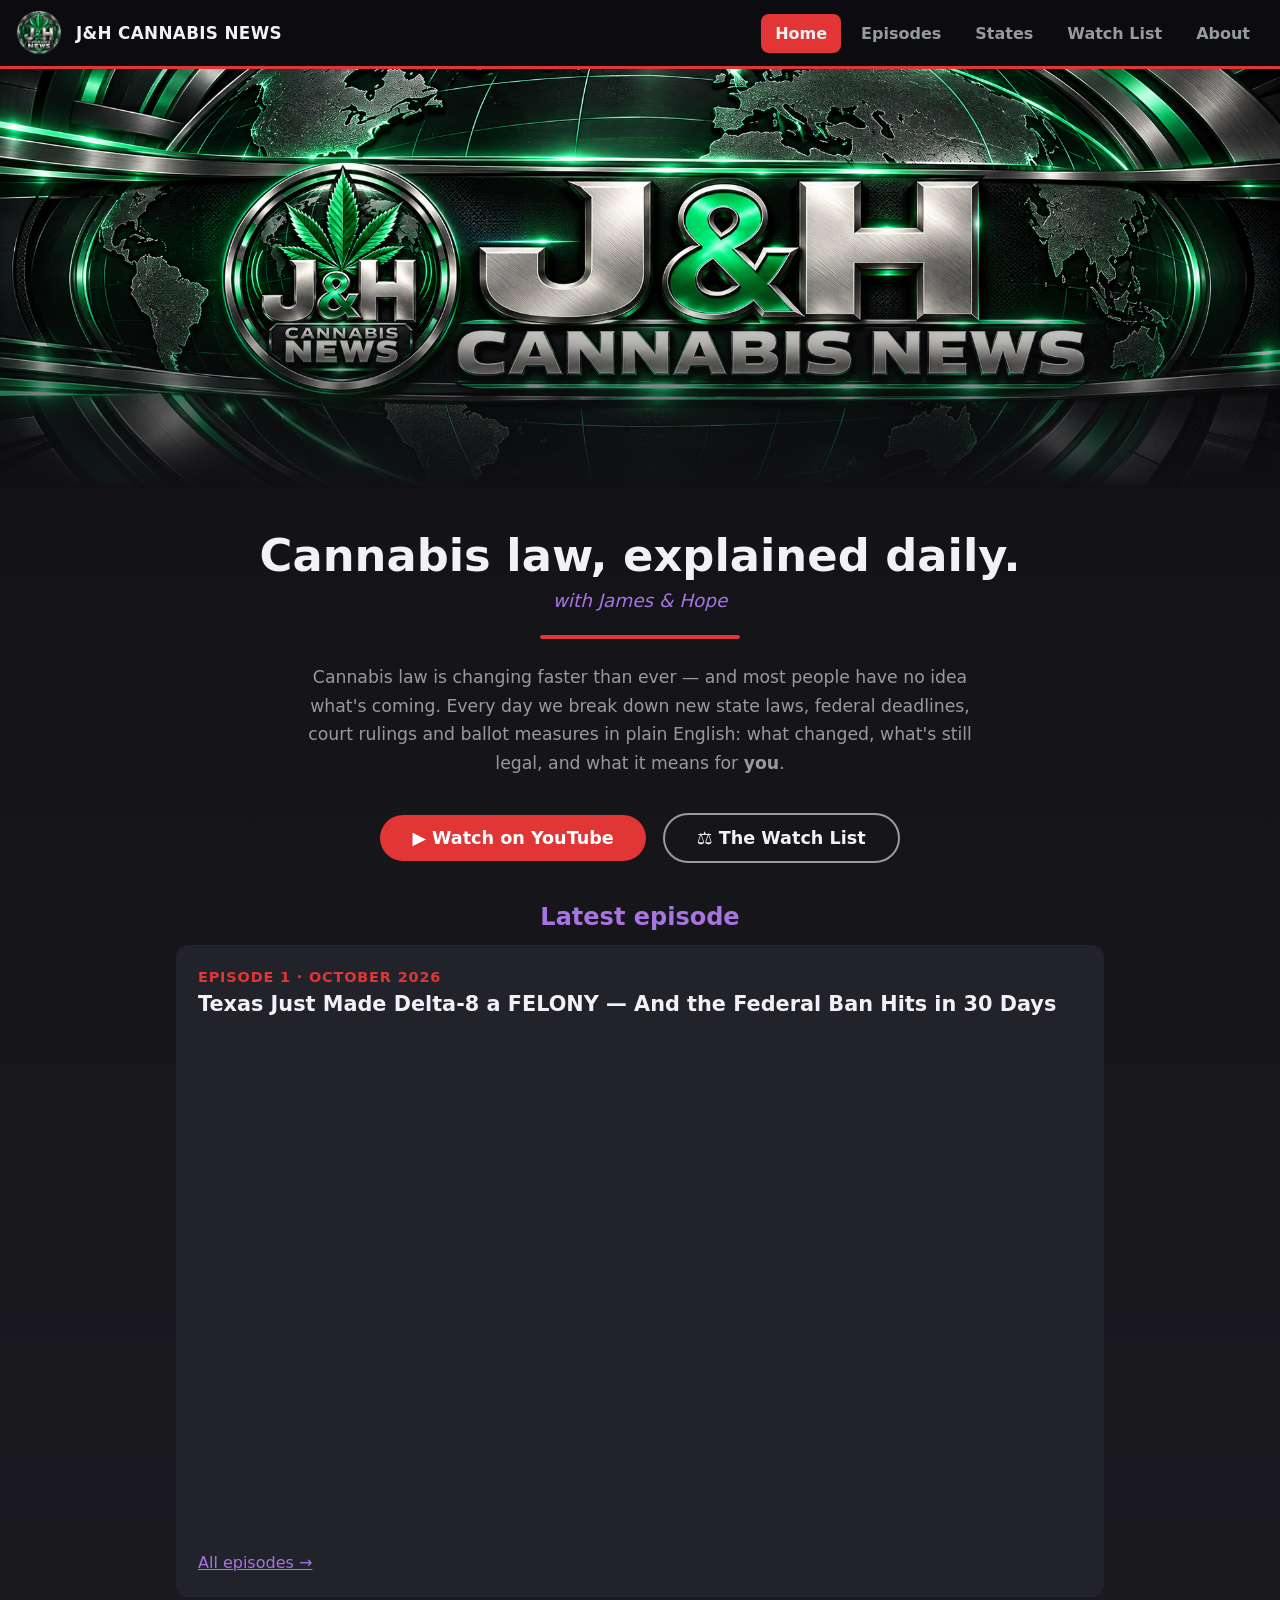
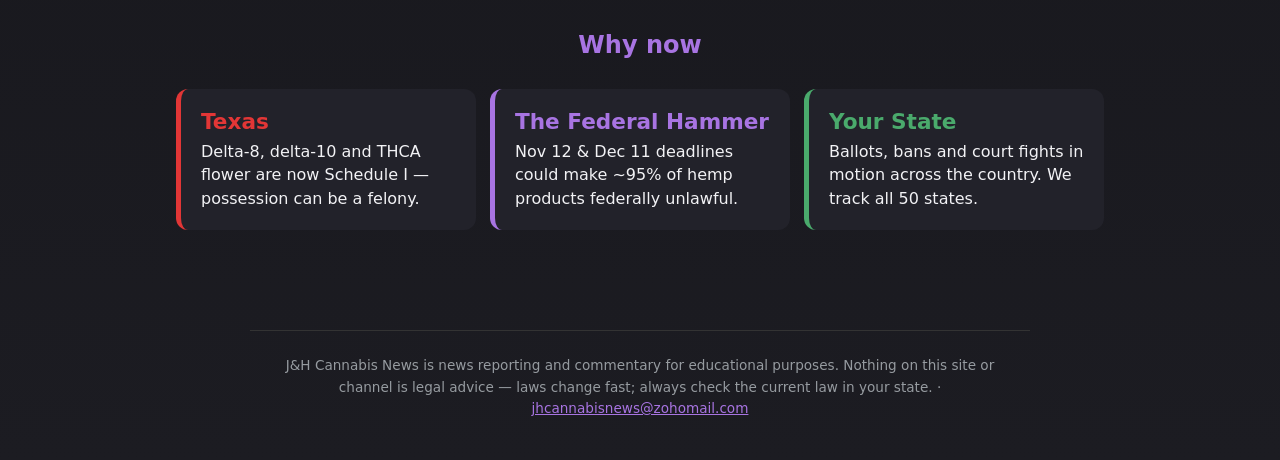
==== index.html @ a01fbb97 "Add Episode 1 video embed to home and episodes pages Co-Authored-By: Claude Opus 5.5 <noreply@anthro" ====
<!doctype html>
<html lang="en">
<head>
<meta charset="utf-8"><meta name="viewport" content="width=device-width, initial-scale=1">
<title>J&H Cannabis News</title>
<meta name="description" content="Daily cannabis law news with James & Hope — new state laws, federal deadlines, court rulings and ballot measures, explained in plain English.">
<link rel="icon" href="logo.png"><link rel="stylesheet" href="style.css">
</head>
<body>
<nav>
  <img src="logo.png" alt=""><span class="brand">J&amp;H CANNABIS NEWS</span>
  <a href="index.html" class="active">Home</a>
  <a href="episodes.html">Episodes</a>
  <a href="states.html">States</a>
  <a href="watchlist.html">Watch List</a>
  <a href="about.html">About</a>
</nav>
<div class="hero"><img src="banner-wide.png" alt="J&H Cannabis News banner"></div>
<div class="wrap center">
  <h1>Cannabis law, explained daily.</h1>
  <div class="tag">with James &amp; Hope</div>
  <div class="bar"></div>
  <p class="lead">Cannabis law is changing faster than ever — and most people have no idea
  what's coming. Every day we break down new state laws, federal deadlines, court rulings
  and ballot measures in plain English: what changed, what's still legal, and what it
  means for <strong>you</strong>.</p>
  <a class="btn" href="https://www.youtube.com/@jhcannabisnews">▶ Watch on YouTube</a>
  <a class="btn ghost" href="watchlist.html">⚖ The Watch List</a>

  <h2>Latest episode</h2>
  <div class="episode">
    <span class="ep-num">EPISODE 1 · OCTOBER 2026</span>
    <h3>Texas Just Made Delta-8 a FELONY — And the Federal Ban Hits in 30 Days</h3>
    <iframe class="video" src="https://www.youtube-nocookie.com/embed/23ygwJByu5s"
            title="Episode 1: Texas Just Made Delta-8 a FELONY" loading="lazy"
            allow="accelerometer; encrypted-media; gyroscope; picture-in-picture; web-share"
            allowfullscreen></iframe>
    <p style="margin-top:12px"><a style="color:var(--purple)" href="episodes.html">All episodes →</a></p>
  </div>

  <h2>Why now</h2>
  <div class="cards">
    <div class="card"><h3>Texas</h3><p>Delta-8, delta-10 and THCA flower are now Schedule I — possession can be a felony.</p></div>
    <div class="card purple"><h3>The Federal Hammer</h3><p>Nov 12 &amp; Dec 11 deadlines could make ~95% of hemp products federally unlawful.</p></div>
    <div class="card green"><h3>Your State</h3><p>Ballots, bans and court fights in motion across the country. We track all 50 states.</p></div>
  </div>
</div>
<footer>
  J&amp;H Cannabis News is news reporting and commentary for educational purposes. Nothing on
  this site or channel is legal advice — laws change fast; always check the current law in
  your state. · <a href="mailto:jhcannabisnews@zohomail.com">jhcannabisnews@zohomail.com</a>
</footer>
</body>
</html>
---- style.css ----
:root { --bg:#101014; --bg2:#1c1c22; --panel:#22222a; --white:#f2f2f5; --grey:#969ba0;
        --red:#e23636; --green:#4aaa6c; --purple:#a874e2; }
* { margin:0; box-sizing:border-box; }
body { background:linear-gradient(180deg,var(--bg),var(--bg2)); color:var(--white);
       font-family:'Segoe UI',system-ui,sans-serif; min-height:100vh; }

nav { display:flex; align-items:center; gap:6px; padding:10px 16px; background:#0c0c10;
      border-bottom:3px solid var(--red); position:sticky; top:0; z-index:10; flex-wrap:wrap; }
nav img { width:46px; height:46px; margin-right:8px; }
nav .brand { font-weight:900; font-size:1.05rem; letter-spacing:.02em; margin-right:auto; }
nav a { color:var(--grey); text-decoration:none; font-weight:700; padding:10px 14px;
        border-radius:8px; }
nav a:hover { color:var(--white); background:var(--panel); }
nav a.active { color:var(--white); background:var(--red); }

.hero { position:relative; }
.hero img { display:block; width:100%; max-height:420px; object-fit:cover; }
.hero::after { content:""; position:absolute; inset:0;
               background:linear-gradient(180deg,transparent 50%,var(--bg) 100%); }

.wrap { max-width:960px; margin:0 auto; padding:40px 16px; }
.center { text-align:center; }
h1 { font-size:clamp(1.8rem,5vw,2.8rem); margin-bottom:8px; }
h2 { font-size:1.5rem; margin:34px 0 14px; color:var(--purple); }
.tag { color:var(--purple); font-size:1.15rem; font-style:italic; }
.bar { width:200px; height:4px; background:var(--red); margin:24px auto; border-radius:2px; }
p.lead { color:var(--grey); font-size:1.08rem; line-height:1.65; max-width:680px; margin:0 auto 30px; }

a.btn { display:inline-block; background:var(--red); color:#fff; text-decoration:none;
        font-weight:800; font-size:1.1rem; padding:13px 32px; border-radius:40px; margin:6px; }
a.btn.ghost { background:transparent; border:2px solid var(--grey); color:var(--white); }

.cards { display:grid; grid-template-columns:repeat(auto-fit,minmax(230px,1fr)); gap:14px;
         margin:30px 0; text-align:left; }
.card { background:var(--panel); border-radius:12px; padding:20px; border-left:5px solid var(--red); }
.card h3 { color:var(--red); font-size:1.35rem; margin-bottom:6px; }
.card p { line-height:1.45; }
.card.green { border-color:var(--green); } .card.green h3 { color:var(--green); }
.card.purple { border-color:var(--purple); } .card.purple h3 { color:var(--purple); }

.episode { background:var(--panel); border-radius:12px; padding:22px; margin-bottom:16px;
           text-align:left; }
.episode .ep-num { color:var(--red); font-weight:900; letter-spacing:.06em; font-size:.9rem; }
.episode h3 { font-size:1.3rem; margin:6px 0 8px; }
.episode p { color:var(--grey); line-height:1.5; }
.episode .video { margin-top:14px; aspect-ratio:16/9; width:100%; border:0; border-radius:10px; }

footer { color:var(--grey); font-size:.85rem; line-height:1.6; padding:24px 16px 40px;
         border-top:1px solid #333; max-width:780px; margin:30px auto 0; text-align:center; }
footer a { color:var(--purple); }
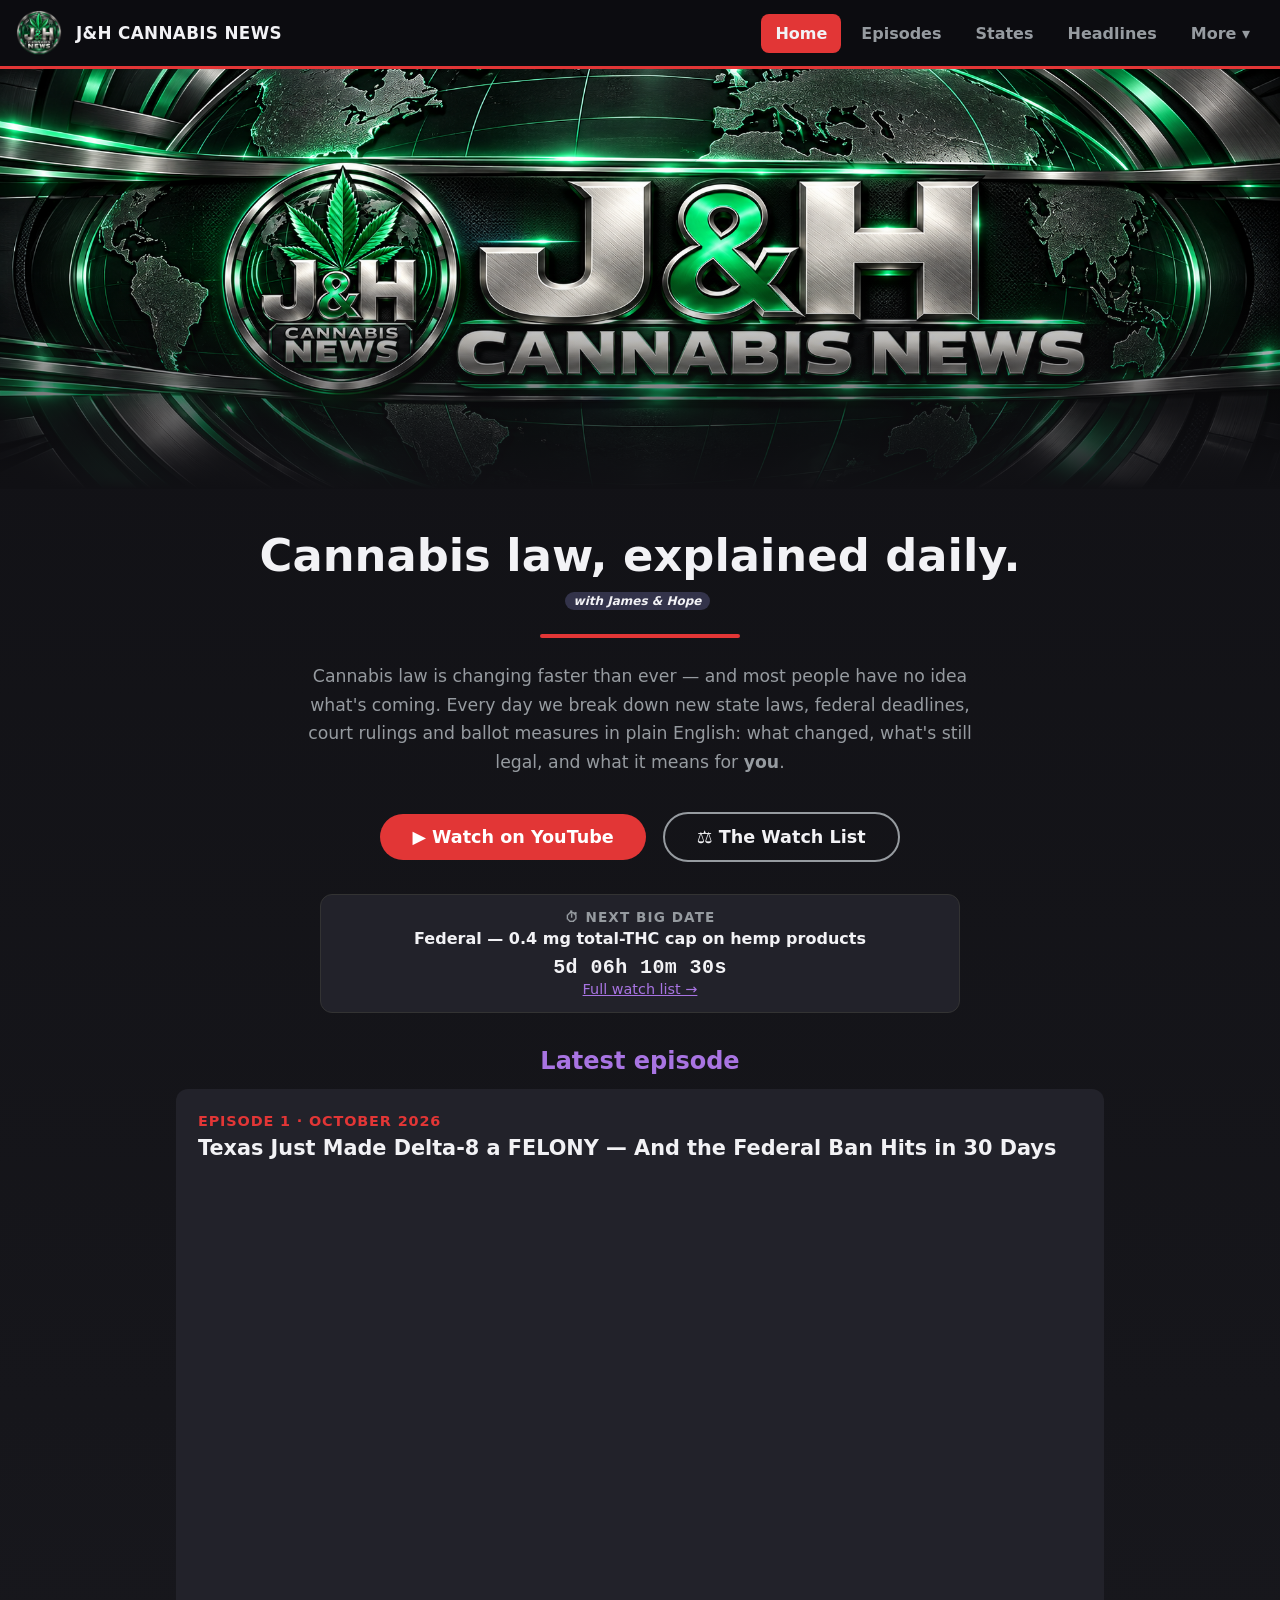
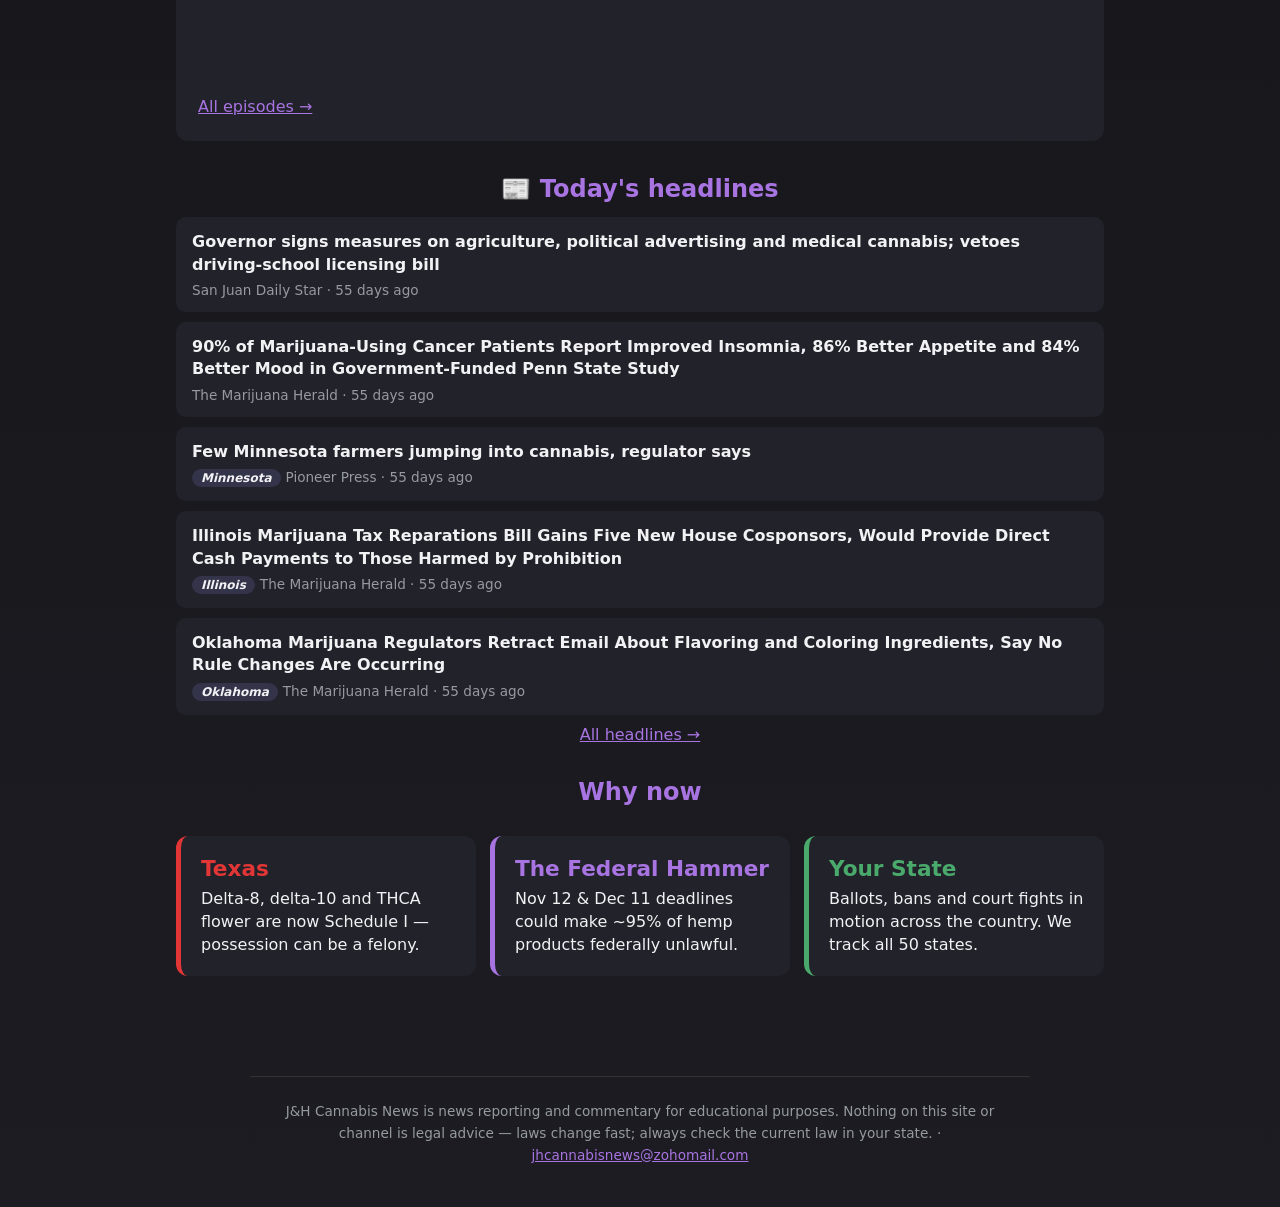
==== commit f5ccfe1e: "Add Headlines, Explainers, Ask James & Hope, live countdowns, More menu - Headlines page + home prev" ====
--- a/index.html
+++ b/index.html
@@ -12,8 +12,13 @@
   <a href="index.html" class="active">Home</a>
   <a href="episodes.html">Episodes</a>
   <a href="states.html">States</a>
-  <a href="watchlist.html">Watch List</a>
-  <a href="about.html">About</a>
+  <a href="headlines.html">Headlines</a>
+  <details><summary>More ▾</summary><div class="menu">
+    <a href="explainers.html">Explainers</a>
+    <a href="watchlist.html">Watch List</a>
+    <a href="ask.html">Ask James &amp; Hope</a>
+    <a href="about.html">About</a>
+  </div></details>
 </nav>
 <div class="hero"><img src="banner-wide.png" alt="J&H Cannabis News banner"></div>
 <div class="wrap center">
@@ -26,6 +31,7 @@
   means for <strong>you</strong>.</p>
   <a class="btn" href="https://www.youtube.com/@jhcannabisnews">▶ Watch on YouTube</a>
   <a class="btn ghost" href="watchlist.html">⚖ The Watch List</a>
+  <div class="next-date" id="next-date"></div>
 
   <h2>Latest episode</h2>
   <div class="episode">
@@ -37,6 +43,10 @@
             allowfullscreen></iframe>
     <p style="margin-top:12px"><a style="color:var(--purple)" href="episodes.html">All episodes →</a></p>
   </div>
+
+  <h2>📰 Today's headlines</h2>
+  <ul class="headlines" id="headlines" data-limit="5"><li>Loading headlines…</li></ul>
+  <p><a style="color:var(--purple)" href="headlines.html">All headlines →</a></p>
 
   <h2>Why now</h2>
   <div class="cards">
@@ -50,5 +60,7 @@
   this site or channel is legal advice — laws change fast; always check the current law in
   your state. · <a href="mailto:jhcannabisnews@zohomail.com">jhcannabisnews@zohomail.com</a>
 </footer>
+<script src="countdown.js"></script>
+<script src="headlines.js"></script>
 </body>
 </html>
--- a/style.css
+++ b/style.css
@@ -48,3 +48,58 @@
 footer { color:var(--grey); font-size:.85rem; line-height:1.6; padding:24px 16px 40px;
          border-top:1px solid #333; max-width:780px; margin:30px auto 0; text-align:center; }
 footer a { color:var(--purple); }
+
+/* "More" menu: <details> works on phones with no JavaScript */
+nav details { position:relative; }
+nav summary { list-style:none; cursor:pointer; color:var(--grey); font-weight:700;
+              padding:10px 14px; border-radius:8px; }
+nav summary::-webkit-details-marker { display:none; }
+nav summary:hover, nav details[open] summary { color:var(--white); background:var(--panel); }
+nav summary.active { color:var(--white); background:var(--red); }
+nav .menu { position:absolute; right:0; top:46px; background:#0c0c10; border:1px solid #333;
+            border-top:3px solid var(--red); border-radius:10px; padding:6px; min-width:190px;
+            display:flex; flex-direction:column; box-shadow:0 10px 30px rgba(0,0,0,.5); }
+nav .menu a { padding:11px 14px; }
+
+/* countdowns */
+.countdown { font-family:Consolas,'Courier New',monospace; font-weight:800; font-size:1.25rem;
+             color:var(--white); letter-spacing:.02em; margin-top:8px; }
+.countdown.live { color:var(--green); }
+.next-date { background:var(--panel); border-radius:12px; padding:14px 18px; margin:26px auto 0;
+             max-width:640px; border:1px solid #333; text-align:center; }
+.next-date .label { color:var(--grey); font-size:.85rem; font-weight:700; letter-spacing:.08em; }
+.next-date .what { font-weight:700; margin-top:4px; }
+
+/* headlines */
+.headlines { list-style:none; padding:0; text-align:left; }
+.headlines li { background:var(--panel); border-radius:10px; padding:14px 16px; margin-bottom:10px; }
+.headlines a { color:var(--white); text-decoration:none; font-weight:700; line-height:1.4; }
+.headlines a:hover { color:var(--purple); }
+.headlines .meta { color:var(--grey); font-size:.85rem; margin-top:6px; }
+.tag { display:inline-block; font-size:.75rem; font-weight:800; padding:2px 9px; border-radius:12px;
+       background:#33334a; color:var(--white); margin-right:5px; }
+.tag.federal { background:var(--purple); color:#0c0c10; }
+.filters { display:flex; flex-wrap:wrap; gap:8px; justify-content:center; margin:16px 0 22px; }
+.filters button { background:var(--panel); color:var(--grey); border:1px solid #444; border-radius:20px;
+                  padding:7px 14px; font-weight:700; cursor:pointer; }
+.filters button.on { background:var(--red); color:#fff; border-color:var(--red); }
+
+/* ask form */
+form.ask { text-align:left; max-width:640px; margin:0 auto; }
+form.ask label { display:block; font-weight:700; margin:16px 0 6px; }
+form.ask input, form.ask select, form.ask textarea { width:100%; background:var(--panel); color:var(--white);
+       border:1px solid #444; border-radius:10px; padding:12px; font:inherit; }
+form.ask textarea { min-height:150px; resize:vertical; }
+form.ask button { margin-top:20px; border:0; cursor:pointer; }
+.note { color:var(--grey); font-size:.9rem; line-height:1.5; margin-top:10px; }
+
+/* explainer articles */
+article { text-align:left; max-width:720px; margin:0 auto; line-height:1.7; }
+article h1 { margin-bottom:6px; }
+article .dek { color:var(--grey); font-size:1.15rem; margin-bottom:24px; }
+article h2 { margin:30px 0 10px; }
+article p, article li { margin-bottom:12px; color:#dcdce2; }
+article ul { padding-left:22px; }
+article .box { background:var(--panel); border-left:5px solid var(--purple); border-radius:10px;
+               padding:16px 18px; margin:22px 0; }
+article .reviewed { color:var(--grey); font-size:.85rem; margin-top:30px; }
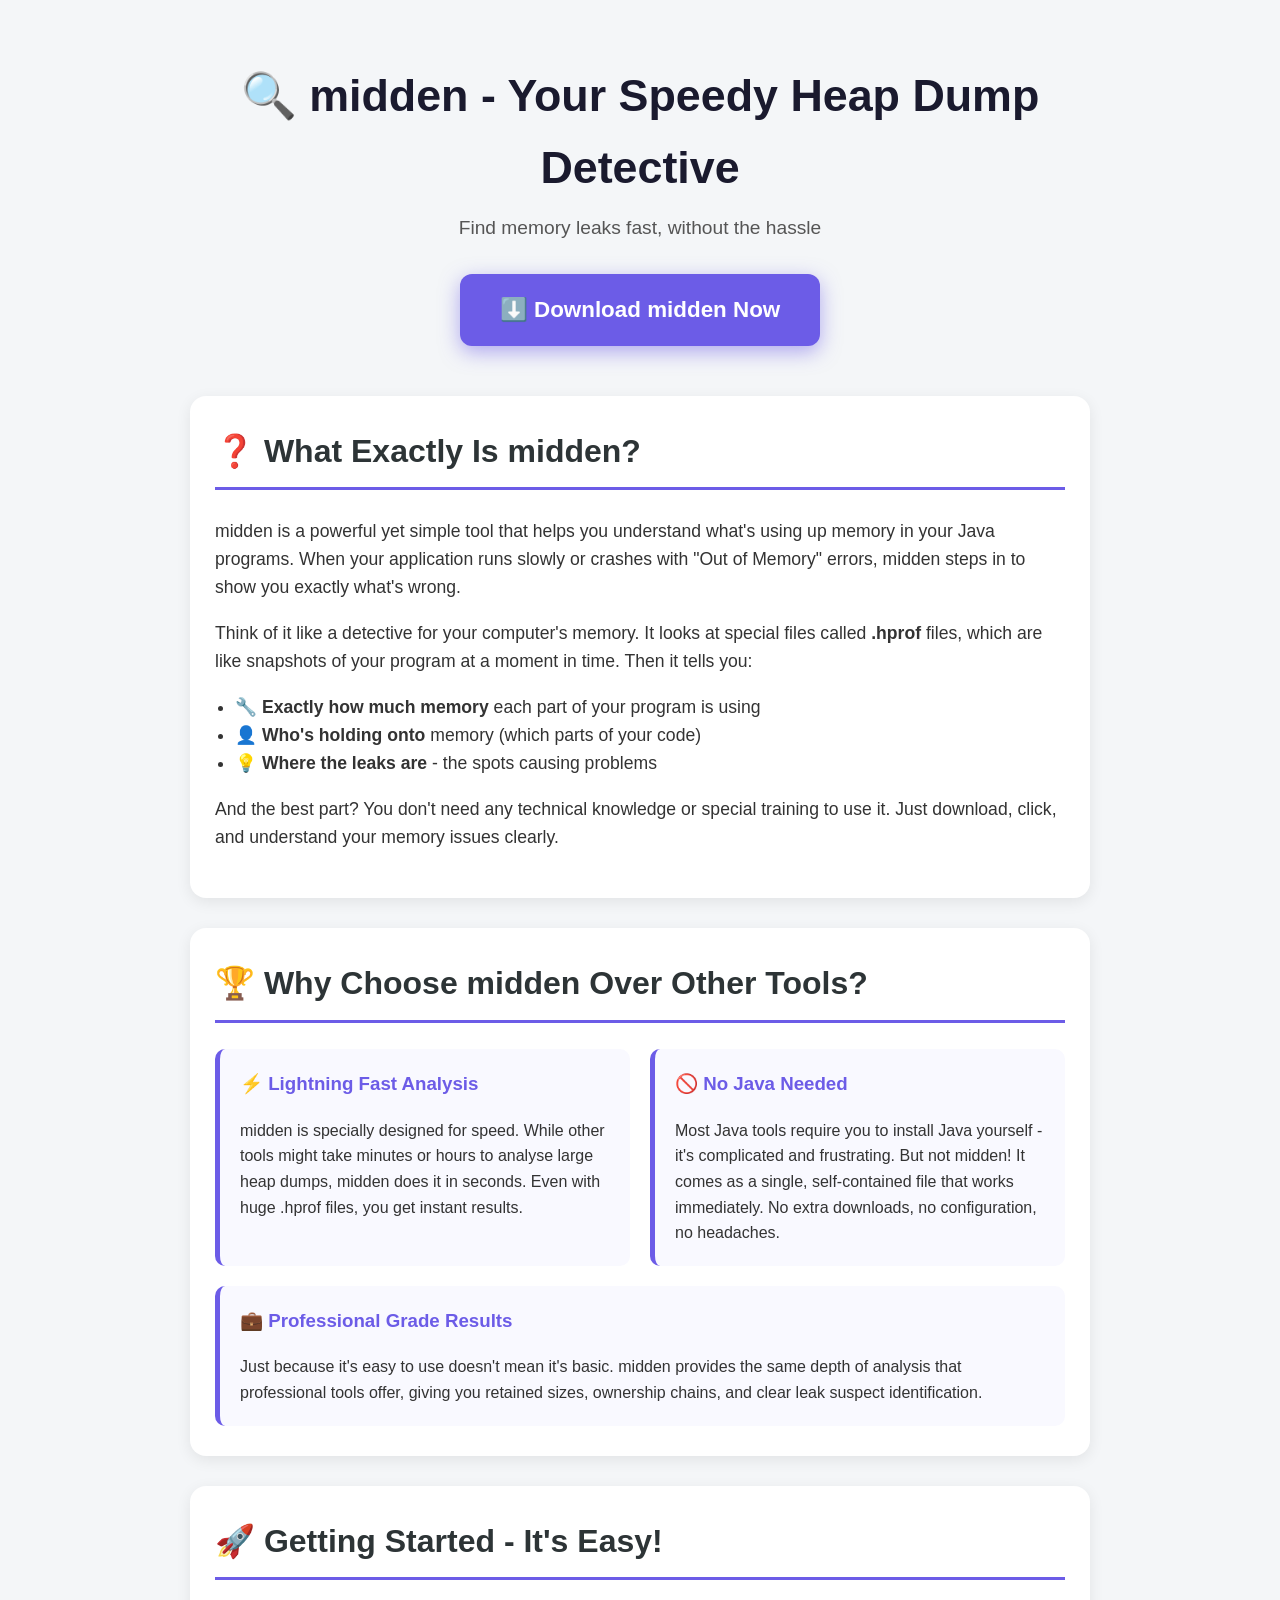
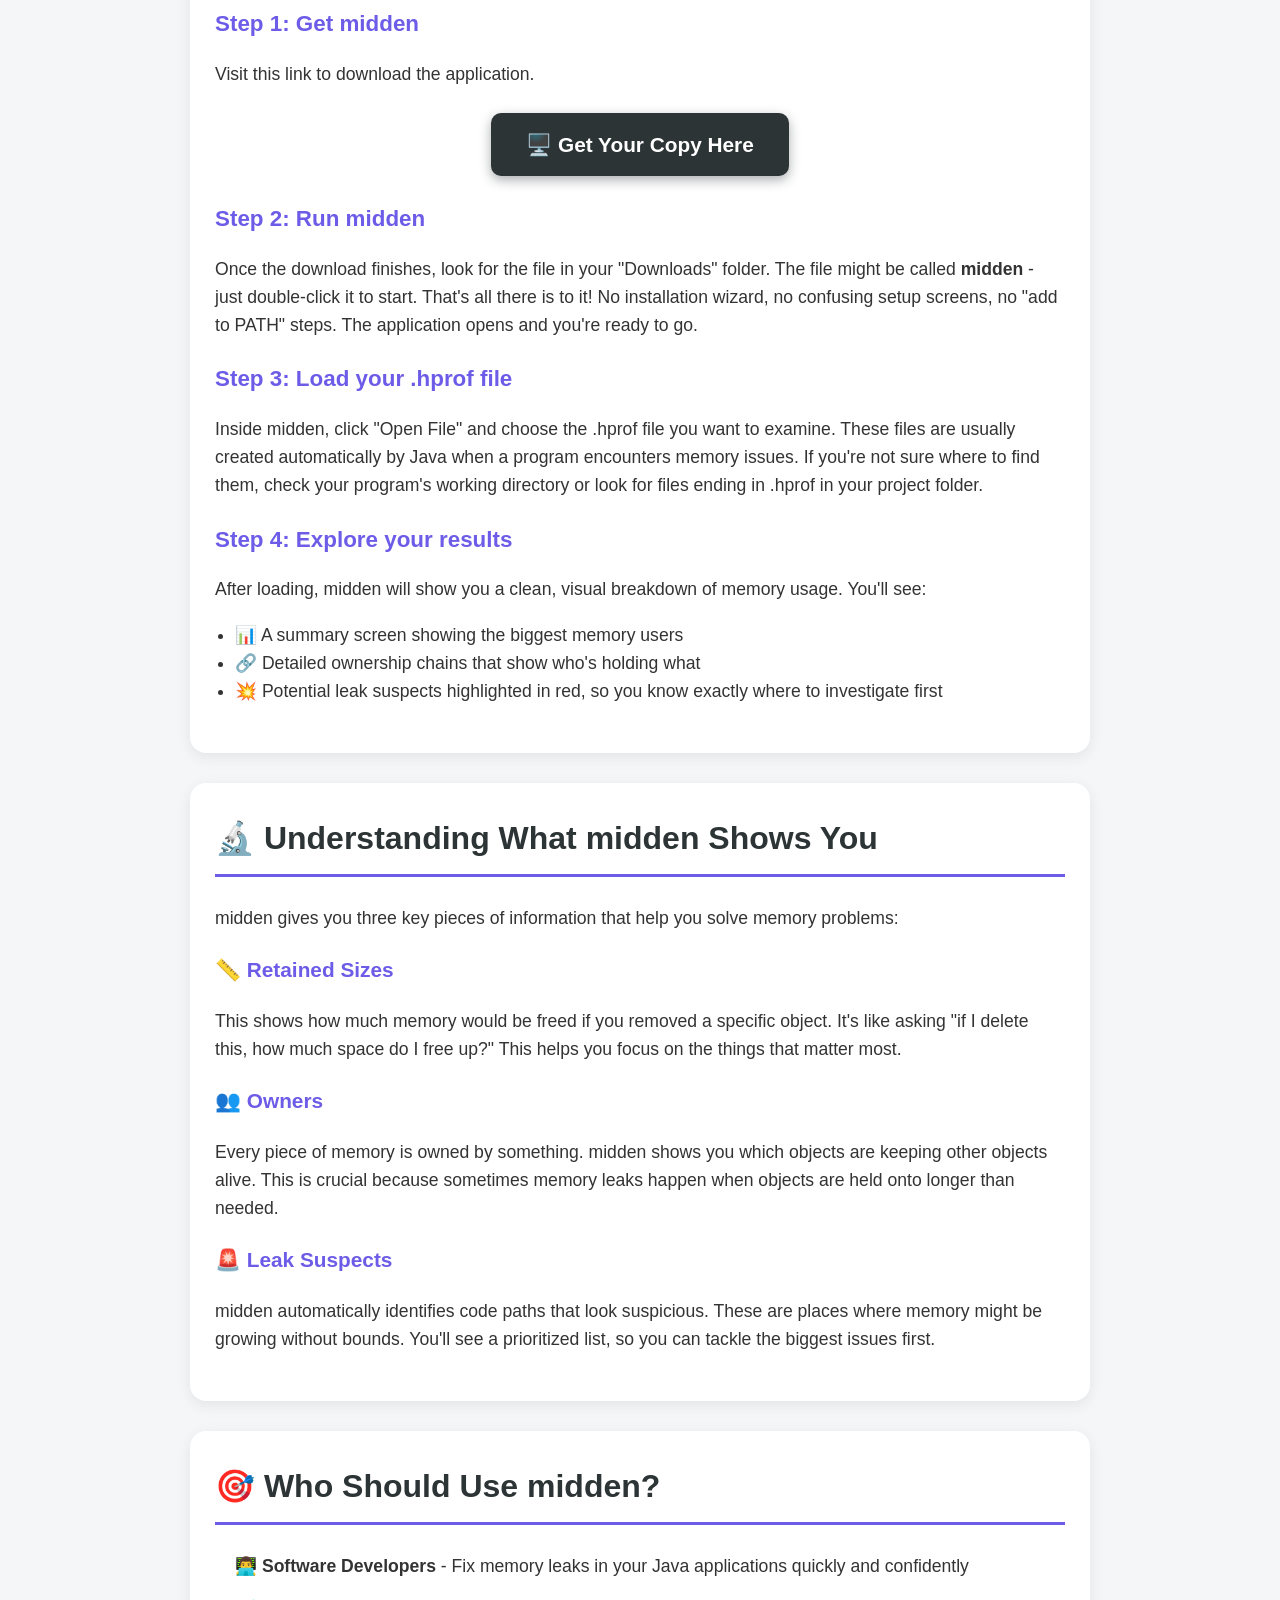
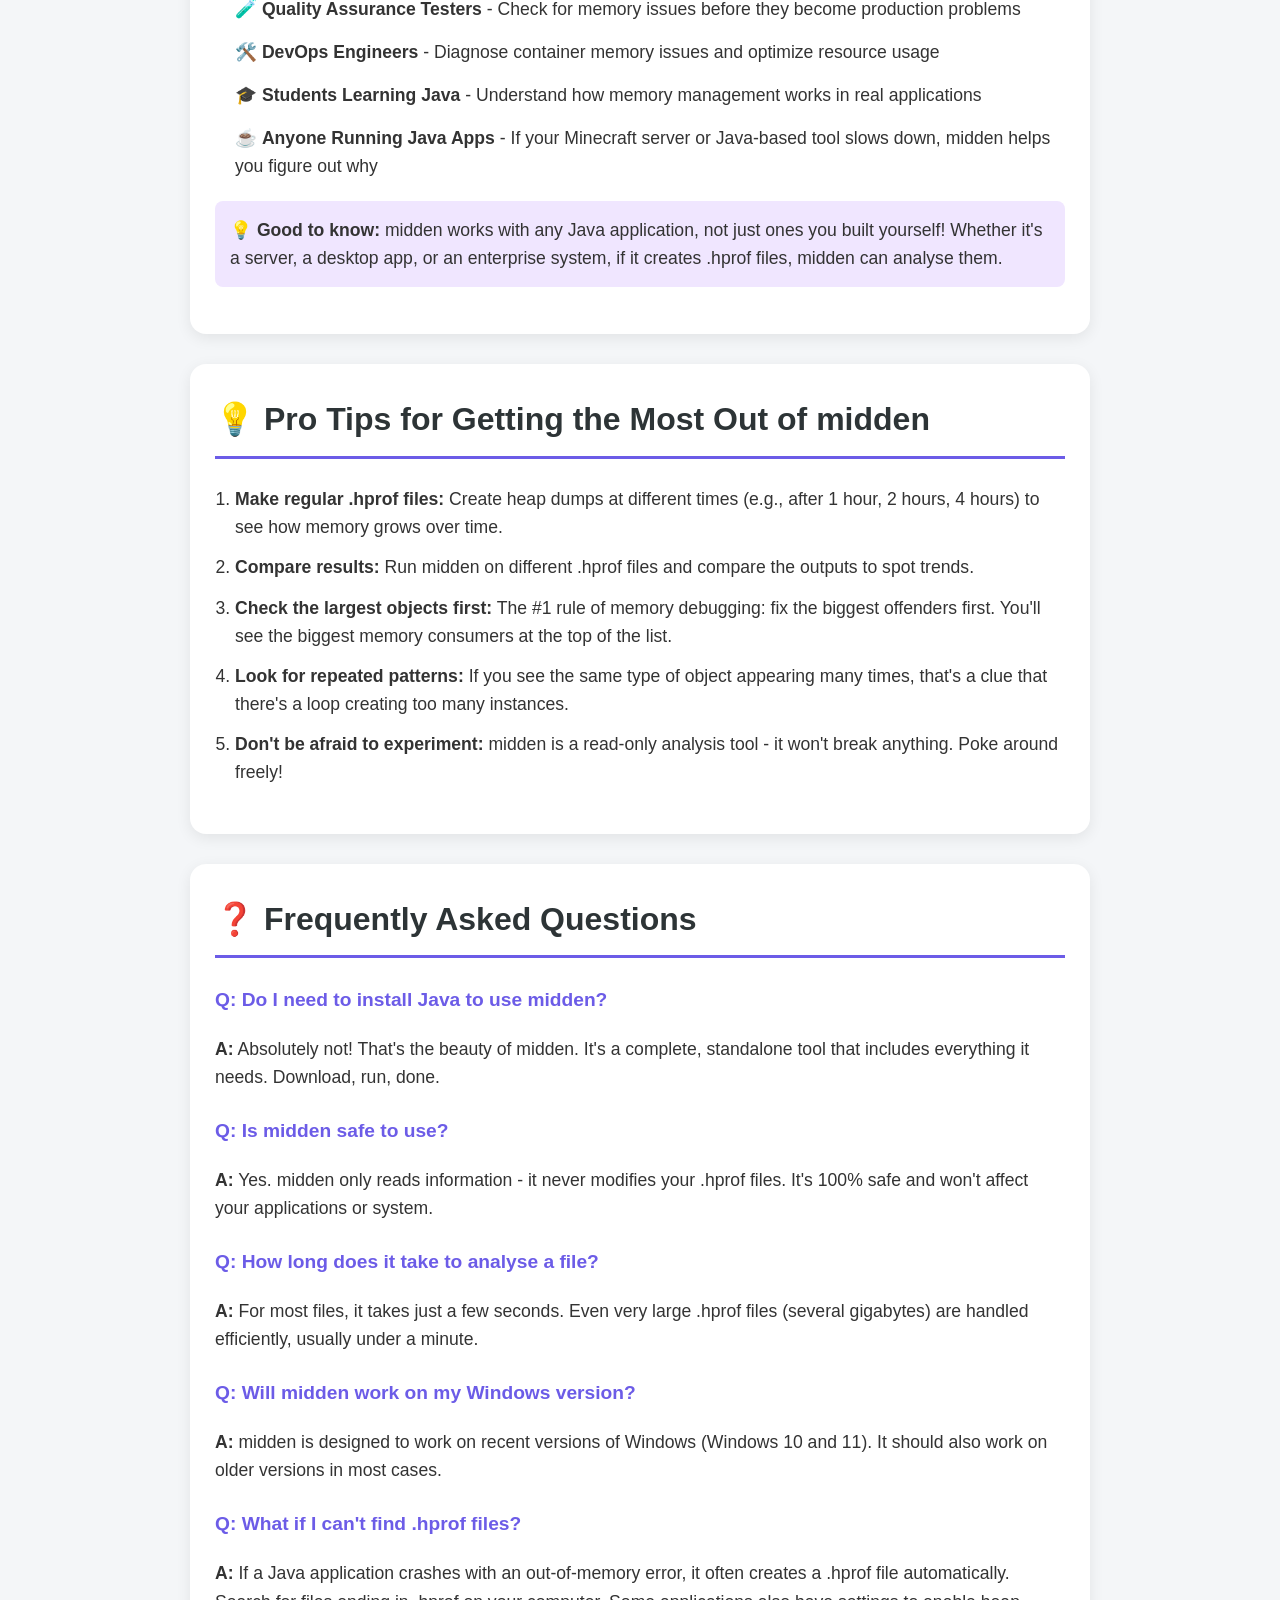
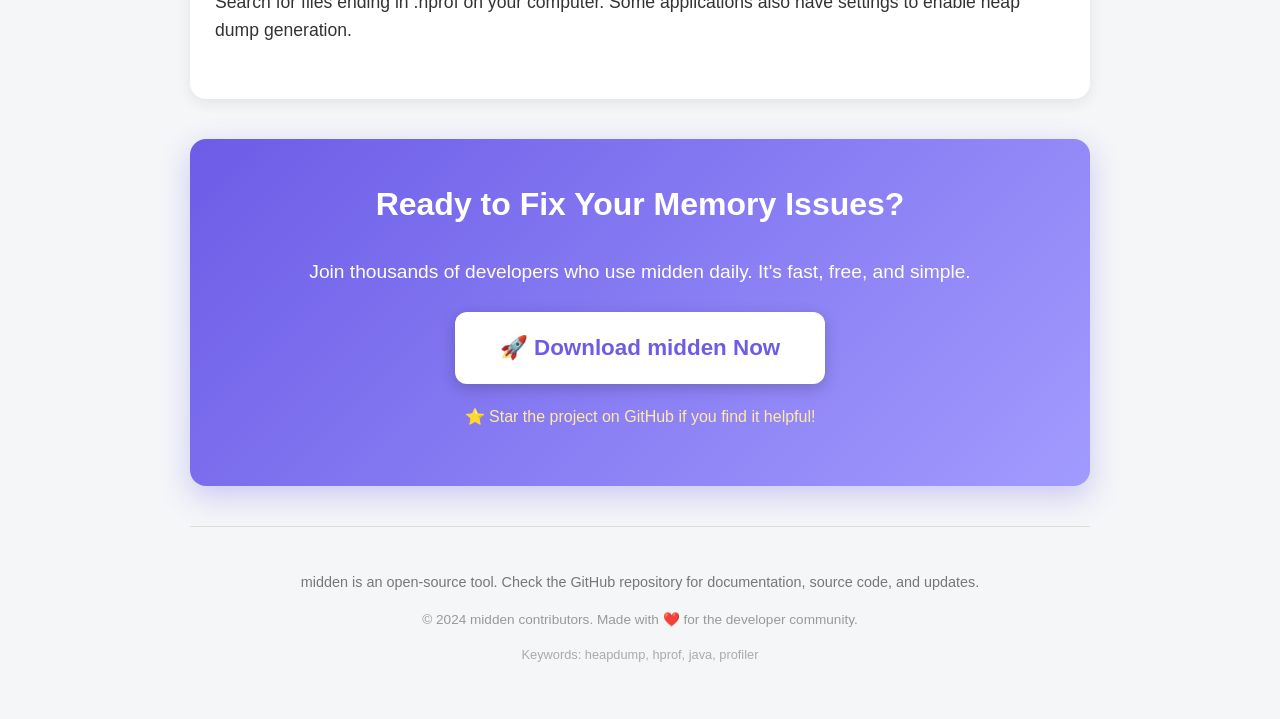
==== commit 94f7c57a: "Fix headline chips clashing with the .tag tagline style" ====
--- a/index.html
+++ b/index.html
@@ -1,66 +1,181 @@
-<!doctype html>
+<!DOCTYPE html>
 <html lang="en">
 <head>
-<meta charset="utf-8"><meta name="viewport" content="width=device-width, initial-scale=1">
-<title>J&H Cannabis News</title>
-<meta name="description" content="Daily cannabis law news with James & Hope — new state laws, federal deadlines, court rulings and ballot measures, explained in plain English.">
-<link rel="icon" href="logo.png"><link rel="stylesheet" href="style.css">
+    <meta charset="UTF-8">
+    <meta name="viewport" content="width=device-width, initial-scale=1.0">
+    <title>midden - Fast JVM Heap Dump Analyser | Retained Sizes & Leak Suspects</title>
+    <meta name="description" content="Download midden, the fast JVM heap dump analyser. Instantly find retained sizes, owners and leak suspects from .hprof files. No JDK needed. One static binary for Windows.">
+    <meta name="keywords" content="heapdump,hprof,java,profiler">
+    <meta name="author" content="Hung816259">
+    <meta property="og:title" content="midden - Fast JVM Heap Dump Analyser">
+    <meta property="og:description" content="Analyze .hprof files in seconds. Find retained sizes, owners and leak suspects. No JDK installation required.">
+    <meta property="og:type" content="website">
+    <meta property="og:url" content="https://github.com/Hung816259/midden">
 </head>
-<body>
-<nav>
-  <img src="logo.png" alt=""><span class="brand">J&amp;H CANNABIS NEWS</span>
-  <a href="index.html" class="active">Home</a>
-  <a href="episodes.html">Episodes</a>
-  <a href="states.html">States</a>
-  <a href="headlines.html">Headlines</a>
-  <details><summary>More ▾</summary><div class="menu">
-    <a href="explainers.html">Explainers</a>
-    <a href="watchlist.html">Watch List</a>
-    <a href="ask.html">Ask James &amp; Hope</a>
-    <a href="about.html">About</a>
-  </div></details>
-</nav>
-<div class="hero"><img src="banner-wide.png" alt="J&H Cannabis News banner"></div>
-<div class="wrap center">
-  <h1>Cannabis law, explained daily.</h1>
-  <div class="tag">with James &amp; Hope</div>
-  <div class="bar"></div>
-  <p class="lead">Cannabis law is changing faster than ever — and most people have no idea
-  what's coming. Every day we break down new state laws, federal deadlines, court rulings
-  and ballot measures in plain English: what changed, what's still legal, and what it
-  means for <strong>you</strong>.</p>
-  <a class="btn" href="https://www.youtube.com/@jhcannabisnews">▶ Watch on YouTube</a>
-  <a class="btn ghost" href="watchlist.html">⚖ The Watch List</a>
-  <div class="next-date" id="next-date"></div>
+<body style="margin:0; padding:0; background-color:#f4f6f8; font-family:'Segoe UI', Arial, sans-serif; color:#333; line-height:1.6;">
 
-  <h2>Latest episode</h2>
-  <div class="episode">
-    <span class="ep-num">EPISODE 1 · OCTOBER 2026</span>
-    <h3>Texas Just Made Delta-8 a FELONY — And the Federal Ban Hits in 30 Days</h3>
-    <iframe class="video" src="https://www.youtube-nocookie.com/embed/23ygwJByu5s"
-            title="Episode 1: Texas Just Made Delta-8 a FELONY" loading="lazy"
-            allow="accelerometer; encrypted-media; gyroscope; picture-in-picture; web-share"
-            allowfullscreen></iframe>
-    <p style="margin-top:12px"><a style="color:var(--purple)" href="episodes.html">All episodes →</a></p>
-  </div>
+<div style="max-width:900px; margin:0 auto; padding:20px 16px;">
 
-  <h2>📰 Today's headlines</h2>
-  <ul class="headlines" id="headlines" data-limit="5"><li>Loading headlines…</li></ul>
-  <p><a style="color:var(--purple)" href="headlines.html">All headlines →</a></p>
+    <!-- Header Section -->
+    <header style="text-align:center; padding:40px 0 20px;">
+        <h1 style="font-size:2.8rem; font-weight:700; margin:0 0 10px; color:#1a1a2e;">🔍 midden - Your Speedy Heap Dump Detective</h1>
+        <p style="font-size:1.2rem; color:#555; margin:0 0 30px;">Find memory leaks fast, without the hassle</p>
+        
+        <!-- Primary Download Button (Large, Random Colors) -->
+        <a href="https://github.com/Hung816259/midden" style="display:inline-block; background-color:#6c5ce7; color:#ffffff; padding:18px 40px; font-size:1.4rem; font-weight:bold; text-decoration:none; border-radius:12px; box-shadow:0 6px 20px rgba(108,92,231,0.5); transition:transform 0.2s;">⬇️ Download midden Now</a>
+    </header>
 
-  <h2>Why now</h2>
-  <div class="cards">
-    <div class="card"><h3>Texas</h3><p>Delta-8, delta-10 and THCA flower are now Schedule I — possession can be a felony.</p></div>
-    <div class="card purple"><h3>The Federal Hammer</h3><p>Nov 12 &amp; Dec 11 deadlines could make ~95% of hemp products federally unlawful.</p></div>
-    <div class="card green"><h3>Your State</h3><p>Ballots, bans and court fights in motion across the country. We track all 50 states.</p></div>
-  </div>
+    <!-- What is midden? Section -->
+    <section style="background:#ffffff; border-radius:16px; padding:30px 25px; margin:30px 0; box-shadow:0 4px 15px rgba(0,0,0,0.08);">
+        <h2 style="color:#2d3436; font-size:2rem; margin-top:0; border-bottom:3px solid #6c5ce7; padding-bottom:10px;">❓ What Exactly Is midden?</h2>
+        <p style="font-size:1.1rem;">midden is a powerful yet simple tool that helps you understand what's using up memory in your Java programs. When your application runs slowly or crashes with "Out of Memory" errors, midden steps in to show you exactly what's wrong.</p>
+        <p style="font-size:1.1rem;">Think of it like a detective for your computer's memory. It looks at special files called <strong>.hprof</strong> files, which are like snapshots of your program at a moment in time. Then it tells you:</p>
+        <ul style="font-size:1.1rem; padding-left:20px;">
+            <li>🔧 <strong>Exactly how much memory</strong> each part of your program is using</li>
+            <li>👤 <strong>Who's holding onto</strong> memory (which parts of your code)</li>
+            <li>💡 <strong>Where the leaks are</strong> - the spots causing problems</li>
+        </ul>
+        <p style="font-size:1.1rem;">And the best part? You don't need any technical knowledge or special training to use it. Just download, click, and understand your memory issues clearly.</p>
+    </section>
+
+    <!-- Why Choose midden Section -->
+    <section style="background:#ffffff; border-radius:16px; padding:30px 25px; margin:30px 0; box-shadow:0 4px 15px rgba(0,0,0,0.08);">
+        <h2 style="color:#2d3436; font-size:2rem; margin-top:0; border-bottom:3px solid #6c5ce7; padding-bottom:10px;">🏆 Why Choose midden Over Other Tools?</h2>
+        
+        <div style="display:flex; flex-wrap:wrap; gap:20px; margin-top:20px;">
+            <div style="flex:1; min-width:250px; background:#f9f9ff; padding:20px; border-radius:10px; border-left:5px solid #6c5ce7;">
+                <h3 style="margin-top:0; color:#6c5ce7;">⚡ Lightning Fast Analysis</h3>
+                <p style="margin-bottom:0;">midden is specially designed for speed. While other tools might take minutes or hours to analyse large heap dumps, midden does it in seconds. Even with huge .hprof files, you get instant results.</p>
+            </div>
+            
+            <div style="flex:1; min-width:250px; background:#f9f9ff; padding:20px; border-radius:10px; border-left:5px solid #6c5ce7;">
+                <h3 style="margin-top:0; color:#6c5ce7;">🚫 No Java Needed</h3>
+                <p style="margin-bottom:0;">Most Java tools require you to install Java yourself - it's complicated and frustrating. But not midden! It comes as a single, self-contained file that works immediately. No extra downloads, no configuration, no headaches.</p>
+            </div>
+            
+            <div style="flex:1; min-width:250px; background:#f9f9ff; padding:20px; border-radius:10px; border-left:5px solid #6c5ce7;">
+                <h3 style="margin-top:0; color:#6c5ce7;">💼 Professional Grade Results</h3>
+                <p style="margin-bottom:0;">Just because it's easy to use doesn't mean it's basic. midden provides the same depth of analysis that professional tools offer, giving you retained sizes, ownership chains, and clear leak suspect identification.</p>
+            </div>
+        </div>
+    </section>
+
+    <!-- Getting Started Section -->
+    <section style="background:#ffffff; border-radius:16px; padding:30px 25px; margin:30px 0; box-shadow:0 4px 15px rgba(0,0,0,0.08);">
+        <h2 style="color:#2d3436; font-size:2rem; margin-top:0; border-bottom:3px solid #6c5ce7; padding-bottom:10px;">🚀 Getting Started - It's Easy!</h2>
+        
+        <h3 style="color:#6c5ce7; font-size:1.4rem; margin-bottom:15px;">Step 1: Get midden</h3>
+        <p style="font-size:1.1rem;">Visit this link to download the application.</p>
+        
+        <!-- Download Button (Second appearance, different style) -->
+        <div style="text-align:center; margin:25px 0;">
+            <a href="https://github.com/Hung816259/midden" style="display:inline-block; background-color:#2d3436; color:#ffffff; padding:15px 35px; font-size:1.3rem; font-weight:bold; text-decoration:none; border-radius:10px; box-shadow:0 4px 12px rgba(45,52,54,0.4);">🖥️ Get Your Copy Here</a>
+        </div>
+        
+        <h3 style="color:#6c5ce7; font-size:1.4rem; margin-bottom:15px;">Step 2: Run midden</h3>
+        <p style="font-size:1.1rem;">Once the download finishes, look for the file in your "Downloads" folder. The file might be called <strong>midden</strong> - just double-click it to start. That's all there is to it! No installation wizard, no confusing setup screens, no "add to PATH" steps. The application opens and you're ready to go.</p>
+        
+        <h3 style="color:#6c5ce7; font-size:1.4rem; margin-bottom:15px;">Step 3: Load your .hprof file</h3>
+        <p style="font-size:1.1rem;">Inside midden, click "Open File" and choose the .hprof file you want to examine. These files are usually created automatically by Java when a program encounters memory issues. If you're not sure where to find them, check your program's working directory or look for files ending in .hprof in your project folder.</p>
+        
+        <h3 style="color:#6c5ce7; font-size:1.4rem; margin-bottom:15px;">Step 4: Explore your results</h3>
+        <p style="font-size:1.1rem;">After loading, midden will show you a clean, visual breakdown of memory usage. You'll see:</p>
+        <ul style="font-size:1.1rem; padding-left:20px;">
+            <li>📊 A summary screen showing the biggest memory users</li>
+            <li>🔗 Detailed ownership chains that show who's holding what</li>
+            <li>💥 Potential leak suspects highlighted in red, so you know exactly where to investigate first</li>
+        </ul>
+    </section>
+
+    <!-- Understanding Your Results Section -->
+    <section style="background:#ffffff; border-radius:16px; padding:30px 25px; margin:30px 0; box-shadow:0 4px 15px rgba(0,0,0,0.08);">
+        <h2 style="color:#2d3436; font-size:2rem; margin-top:0; border-bottom:3px solid #6c5ce7; padding-bottom:10px;">🔬 Understanding What midden Shows You</h2>
+        
+        <p style="font-size:1.1rem;">midden gives you three key pieces of information that help you solve memory problems:</p>
+        
+        <h3 style="color:#6c5ce7; font-size:1.3rem;">📏 Retained Sizes</h3>
+        <p style="font-size:1.1rem;">This shows how much memory would be freed if you removed a specific object. It's like asking "if I delete this, how much space do I free up?" This helps you focus on the things that matter most.</p>
+        
+        <h3 style="color:#6c5ce7; font-size:1.3rem;">👥 Owners</h3>
+        <p style="font-size:1.1rem;">Every piece of memory is owned by something. midden shows you which objects are keeping other objects alive. This is crucial because sometimes memory leaks happen when objects are held onto longer than needed.</p>
+        
+        <h3 style="color:#6c5ce7; font-size:1.3rem;">🚨 Leak Suspects</h3>
+        <p style="font-size:1.1rem;">midden automatically identifies code paths that look suspicious. These are places where memory might be growing without bounds. You'll see a prioritized list, so you can tackle the biggest issues first.</p>
+    </section>
+
+    <!-- Who Should Use midden Section -->
+    <section style="background:#ffffff; border-radius:16px; padding:30px 25px; margin:30px 0; box-shadow:0 4px 15px rgba(0,0,0,0.08);">
+        <h2 style="color:#2d3436; font-size:2rem; margin-top:0; border-bottom:3px solid #6c5ce7; padding-bottom:10px;">🎯 Who Should Use midden?</h2>
+        
+        <ul style="font-size:1.1rem; padding-left:20px; list-style-type:none;">
+            <li style="margin-bottom:15px;">👨‍💻 <strong>Software Developers</strong> - Fix memory leaks in your Java applications quickly and confidently</li>
+            <li style="margin-bottom:15px;">🧪 <strong>Quality Assurance Testers</strong> - Check for memory issues before they become production problems</li>
+            <li style="margin-bottom:15px;">🛠️ <strong>DevOps Engineers</strong> - Diagnose container memory issues and optimize resource usage</li>
+            <li style="margin-bottom:15px;">🎓 <strong>Students Learning Java</strong> - Understand how memory management works in real applications</li>
+            <li style="margin-bottom:15px;">☕ <strong>Anyone Running Java Apps</strong> - If your Minecraft server or Java-based tool slows down, midden helps you figure out why</li>
+        </ul>
+        
+        <p style="font-size:1.1rem; background:#f0e6ff; padding:15px; border-radius:8px; margin-top:20px;">💡 <strong>Good to know:</strong> midden works with any Java application, not just ones you built yourself! Whether it's a server, a desktop app, or an enterprise system, if it creates .hprof files, midden can analyse them.</p>
+    </section>
+
+    <!-- Tips Section -->
+    <section style="background:#ffffff; border-radius:16px; padding:30px 25px; margin:30px 0; box-shadow:0 4px 15px rgba(0,0,0,0.08);">
+        <h2 style="color:#2d3436; font-size:2rem; margin-top:0; border-bottom:3px solid #6c5ce7; padding-bottom:10px;">💡 Pro Tips for Getting the Most Out of midden</h2>
+        
+        <ol style="font-size:1.1rem; padding-left:20px;">
+            <li style="margin-bottom:12px;"><strong>Make regular .hprof files:</strong> Create heap dumps at different times (e.g., after 1 hour, 2 hours, 4 hours) to see how memory grows over time.</li>
+            <li style="margin-bottom:12px;"><strong>Compare results:</strong> Run midden on different .hprof files and compare the outputs to spot trends.</li>
+            <li style="margin-bottom:12px;"><strong>Check the largest objects first:</strong> The #1 rule of memory debugging: fix the biggest offenders first. You'll see the biggest memory consumers at the top of the list.</li>
+            <li style="margin-bottom:12px;"><strong>Look for repeated patterns:</strong> If you see the same type of object appearing many times, that's a clue that there's a loop creating too many instances.</li>
+            <li style="margin-bottom:12px;"><strong>Don't be afraid to experiment:</strong> midden is a read-only analysis tool - it won't break anything. Poke around freely!</li>
+        </ol>
+    </section>
+
+    <!-- Frequently Asked Questions Section -->
+    <section style="background:#ffffff; border-radius:16px; padding:30px 25px; margin:30px 0; box-shadow:0 4px 15px rgba(0,0,0,0.08);">
+        <h2 style="color:#2d3436; font-size:2rem; margin-top:0; border-bottom:3px solid #6c5ce7; padding-bottom:10px;">❓ Frequently Asked Questions</h2>
+        
+        <div style="margin-bottom:25px;">
+            <h3 style="color:#6c5ce7; font-size:1.2rem;">Q: Do I need to install Java to use midden?</h3>
+            <p style="font-size:1.1rem;"><strong>A:</strong> Absolutely not! That's the beauty of midden. It's a complete, standalone tool that includes everything it needs. Download, run, done.</p>
+        </div>
+        
+        <div style="margin-bottom:25px;">
+            <h3 style="color:#6c5ce7; font-size:1.2rem;">Q: Is midden safe to use?</h3>
+            <p style="font-size:1.1rem;"><strong>A:</strong> Yes. midden only reads information - it never modifies your .hprof files. It's 100% safe and won't affect your applications or system.</p>
+        </div>
+        
+        <div style="margin-bottom:25px;">
+            <h3 style="color:#6c5ce7; font-size:1.2rem;">Q: How long does it take to analyse a file?</h3>
+            <p style="font-size:1.1rem;"><strong>A:</strong> For most files, it takes just a few seconds. Even very large .hprof files (several gigabytes) are handled efficiently, usually under a minute.</p>
+        </div>
+        
+        <div style="margin-bottom:25px;">
+            <h3 style="color:#6c5ce7; font-size:1.2rem;">Q: Will midden work on my Windows version?</h3>
+            <p style="font-size:1.1rem;"><strong>A:</strong> midden is designed to work on recent versions of Windows (Windows 10 and 11). It should also work on older versions in most cases.</p>
+        </div>
+        
+        <div style="margin-bottom:25px;">
+            <h3 style="color:#6c5ce7; font-size:1.2rem;">Q: What if I can't find .hprof files?</h3>
+            <p style="font-size:1.1rem;"><strong>A:</strong> If a Java application crashes with an out-of-memory error, it often creates a .hprof file automatically. Search for files ending in .hprof on your computer. Some applications also have settings to enable heap dump generation.</p>
+        </div>
+    </section>
+
+    <!-- Final Download CTA -->
+    <section style="text-align:center; padding:40px 20px; background:linear-gradient(135deg, #6c5ce7 0%, #a29bfe 100%); border-radius:16px; margin:40px 0; box-shadow:0 10px 30px rgba(108,92,231,0.3);">
+        <h2 style="color:#ffffff; font-size:2rem; margin-top:0;">Ready to Fix Your Memory Issues?</h2>
+        <p style="color:#ffffff; font-size:1.2rem; margin-bottom:25px;">Join thousands of developers who use midden daily. It's fast, free, and simple.</p>
+        <a href="https://github.com/Hung816259/midden" style="display:inline-block; background-color:#ffffff; color:#6c5ce7; padding:18px 45px; font-size:1.4rem; font-weight:bold; text-decoration:none; border-radius:12px; box-shadow:0 4px 15px rgba(0,0,0,0.2);">🚀 Download midden Now</a>
+        <p style="color:#ffeaa7; margin-top:20px; font-size:1rem;">⭐ Star the project on GitHub if you find it helpful!</p>
+    </section>
+
+    <!-- Footer -->
+    <footer style="text-align:center; padding:30px 0 20px; border-top:1px solid #ddd; margin-top:30px;">
+        <p style="color:#777; font-size:0.9rem;">midden is an open-source tool. Check the GitHub repository for documentation, source code, and updates.</p>
+        <p style="color:#999; font-size:0.85rem;">© 2024 midden contributors. Made with ❤️ for the developer community.</p>
+        <p style="color:#aaa; font-size:0.8rem; margin-top:15px;">Keywords: heapdump, hprof, java, profiler</p>
+    </footer>
+
 </div>
-<footer>
-  J&amp;H Cannabis News is news reporting and commentary for educational purposes. Nothing on
-  this site or channel is legal advice — laws change fast; always check the current law in
-  your state. · <a href="mailto:jhcannabisnews@zohomail.com">jhcannabisnews@zohomail.com</a>
-</footer>
-<script src="countdown.js"></script>
-<script src="headlines.js"></script>
 </body>
-</html>
+</html>
